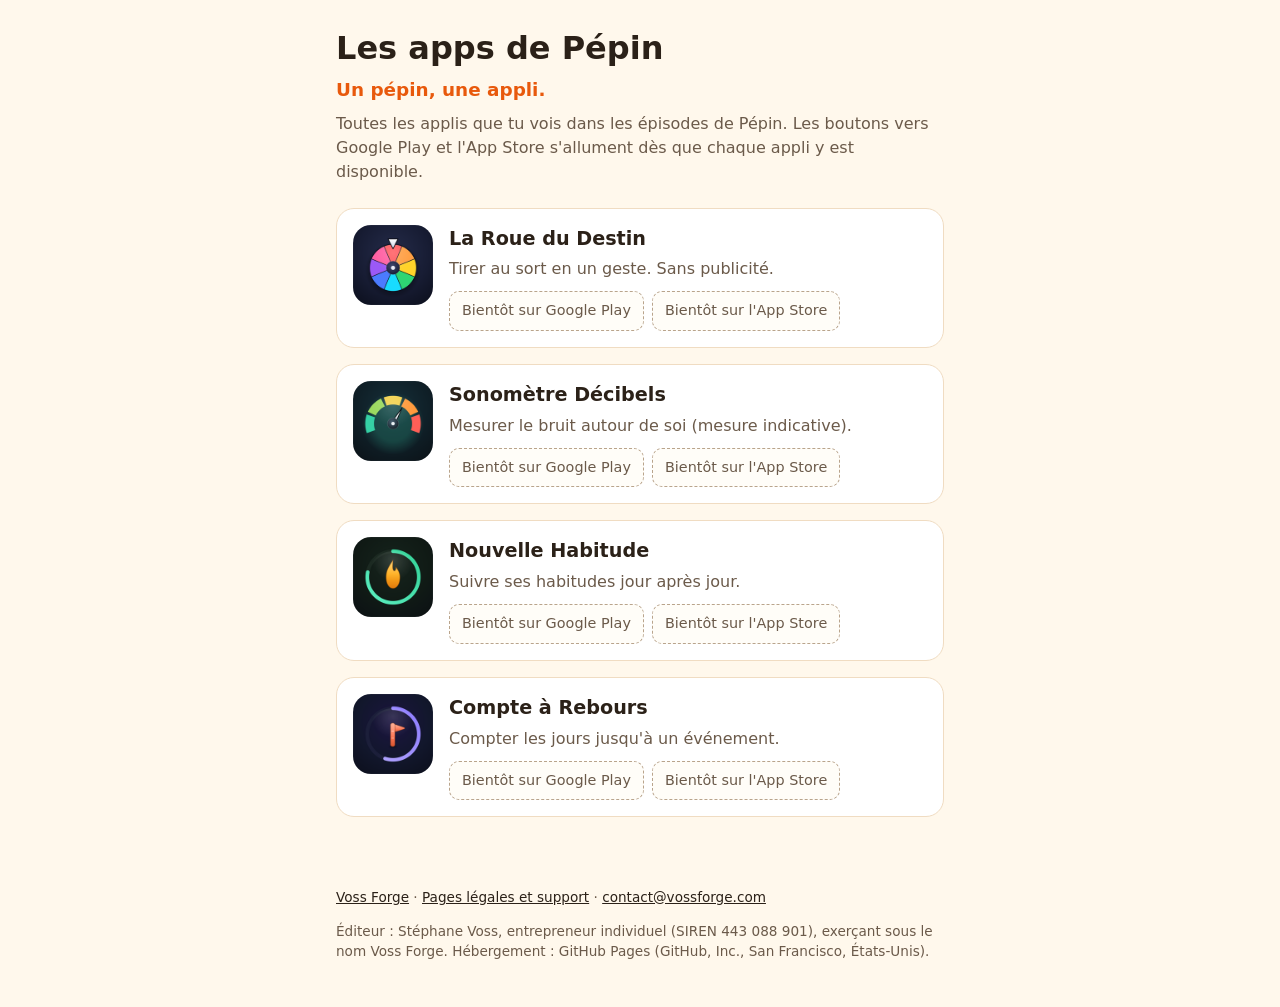
==== pepin/index.html @ b806166b "Page Les apps de Pépin : index.html (mise en ligne sur accord de Stéphane du 19/11)" ====
<!doctype html>
<html lang="fr">
<head>
<meta charset="utf-8">
<meta name="viewport" content="width=device-width, initial-scale=1">
<title>Les apps de Pépin — Voss Forge</title>
<meta name="description" content="Les applications des épisodes de Pépin : un pépin, une appli. Éditées par Voss Forge.">
<style>
:root{--fond:#fff8ec;--carte:#ffffff;--texte:#2b2118;--doux:#6b5a4a;--accent:#e8590c;--bord:#f0dcc2}
*{box-sizing:border-box}
body{margin:0;background:var(--fond);color:var(--texte);font-family:system-ui,-apple-system,"Segoe UI",Roboto,sans-serif;line-height:1.5}
main{max-width:640px;margin:0 auto;padding:24px 16px 40px}
h1{font-size:2rem;margin:0 0 4px}
.slogan{color:var(--accent);font-weight:700;font-size:1.15rem;margin:0 0 8px}
.intro{color:var(--doux);margin:0 0 24px}
.appli{display:flex;gap:16px;align-items:flex-start;background:var(--carte);border:1px solid var(--bord);border-radius:18px;padding:16px;margin:0 0 16px}
.appli img{width:80px;height:80px;border-radius:18px;flex:none}
.appli h2{font-size:1.2rem;margin:0 0 4px}
.appli p{margin:0 0 10px;color:var(--doux)}
.stores{display:flex;flex-wrap:wrap;gap:8px}
.store{display:inline-block;padding:8px 12px;border-radius:10px;border:1px dashed #b9a48c;color:var(--doux);font-size:.9rem;background:#fffdf8}
footer{max-width:640px;margin:0 auto;padding:0 16px 32px;color:var(--doux);font-size:.85rem}
footer a{color:var(--texte)}
</style>
</head>
<body>
<main>
<h1>Les apps de Pépin</h1>
<p class="slogan">Un pépin, une appli.</p>
<p class="intro">Toutes les applis que tu vois dans les épisodes de Pépin. Les boutons vers Google Play et l'App Store s'allument dès que chaque appli y est disponible.</p>

<section class="appli">
<img src="girouette.png" alt="Icône de La Roue du Destin">
<div>
<h2>La Roue du Destin</h2>
<p>Tirer au sort en un geste. Sans publicité.</p>
<div class="stores"><span class="store">Bientôt sur Google Play</span><span class="store">Bientôt sur l'App Store</span></div>
</div>
</section>

<section class="appli">
<img src="sonometre.png" alt="Icône de Sonomètre Décibels">
<div>
<h2>Sonomètre Décibels</h2>
<p>Mesurer le bruit autour de soi (mesure indicative).</p>
<div class="stores"><span class="store">Bientôt sur Google Play</span><span class="store">Bientôt sur l'App Store</span></div>
</div>
</section>

<section class="appli">
<img src="habitudes.png" alt="Icône de Nouvelle Habitude">
<div>
<h2>Nouvelle Habitude</h2>
<p>Suivre ses habitudes jour après jour.</p>
<div class="stores"><span class="store">Bientôt sur Google Play</span><span class="store">Bientôt sur l'App Store</span></div>
</div>
</section>

<section class="appli">
<img src="jalon.png" alt="Icône de Compte à Rebours">
<div>
<h2>Compte à Rebours</h2>
<p>Compter les jours jusqu'à un événement.</p>
<div class="stores"><span class="store">Bientôt sur Google Play</span><span class="store">Bientôt sur l'App Store</span></div>
</div>
</section>
</main>
<footer>
<p><a href="../">Voss Forge</a> · <a href="https://voss-forge.github.io/legal/">Pages légales et support</a> · <a href="mailto:contact@vossforge.com">contact@vossforge.com</a></p>
<p>Éditeur : Stéphane Voss, entrepreneur individuel (SIREN 443 088 901), exerçant sous le nom Voss Forge. Hébergement : GitHub Pages (GitHub, Inc., San Francisco, États-Unis).</p>
</footer>
</body>
</html>
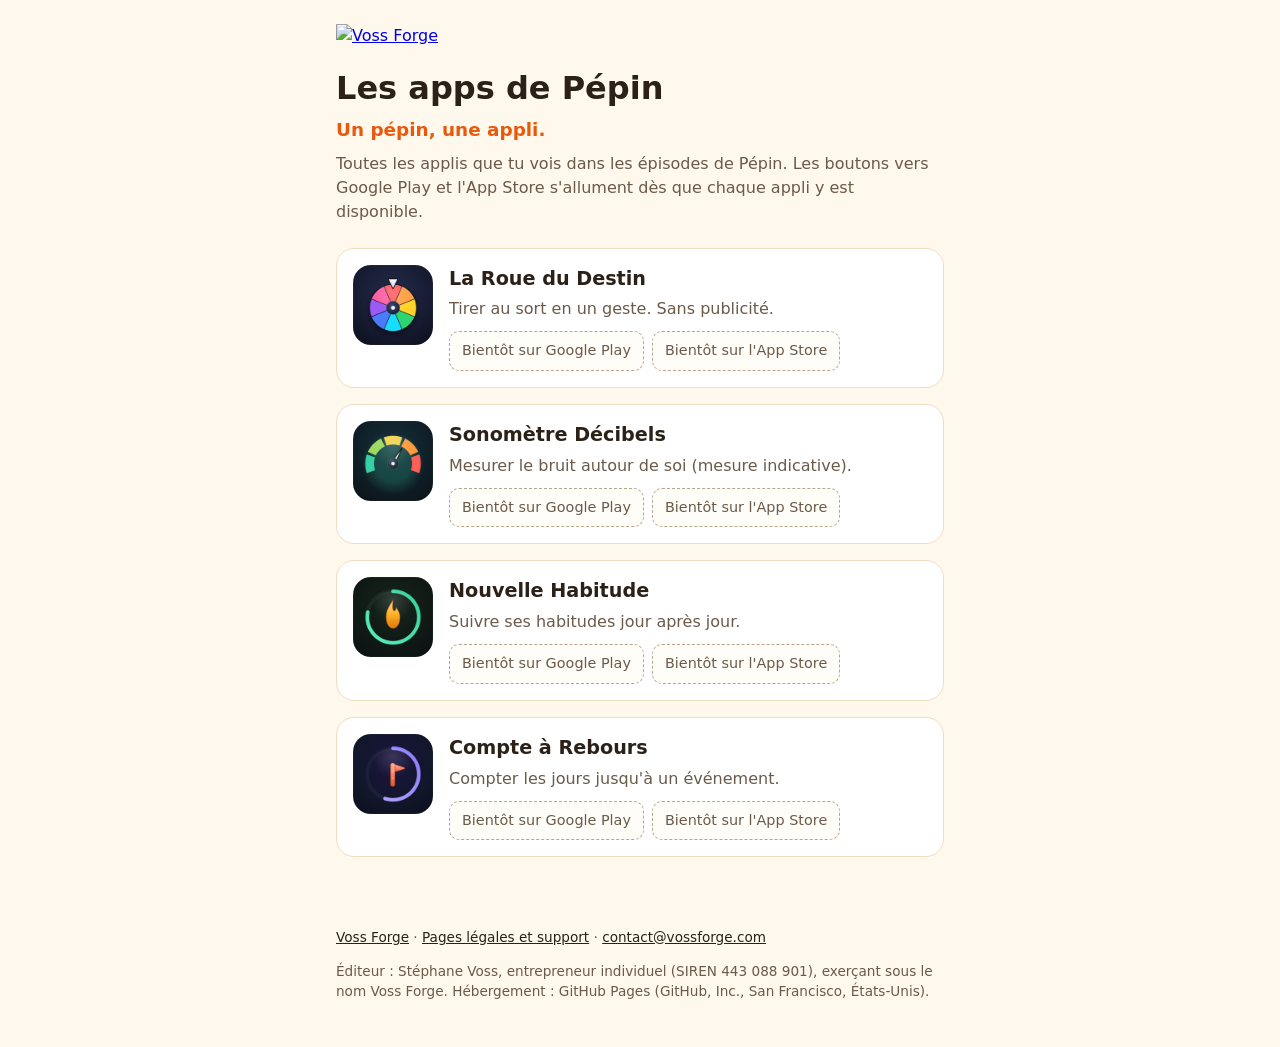
==== commit ed46c357: "Logo Voss Forge sur le site (choix de Stéphane du 19/11) : pepin/index.html" ====
--- a/pepin/index.html
+++ b/pepin/index.html
@@ -25,6 +25,7 @@
 </head>
 <body>
 <main>
+<a href="../"><img src="../logo-voss-forge.svg" alt="Voss Forge" style="width:120px;height:auto;display:block;margin:0 0 16px"></a>
 <h1>Les apps de Pépin</h1>
 <p class="slogan">Un pépin, une appli.</p>
 <p class="intro">Toutes les applis que tu vois dans les épisodes de Pépin. Les boutons vers Google Play et l'App Store s'allument dès que chaque appli y est disponible.</p>
